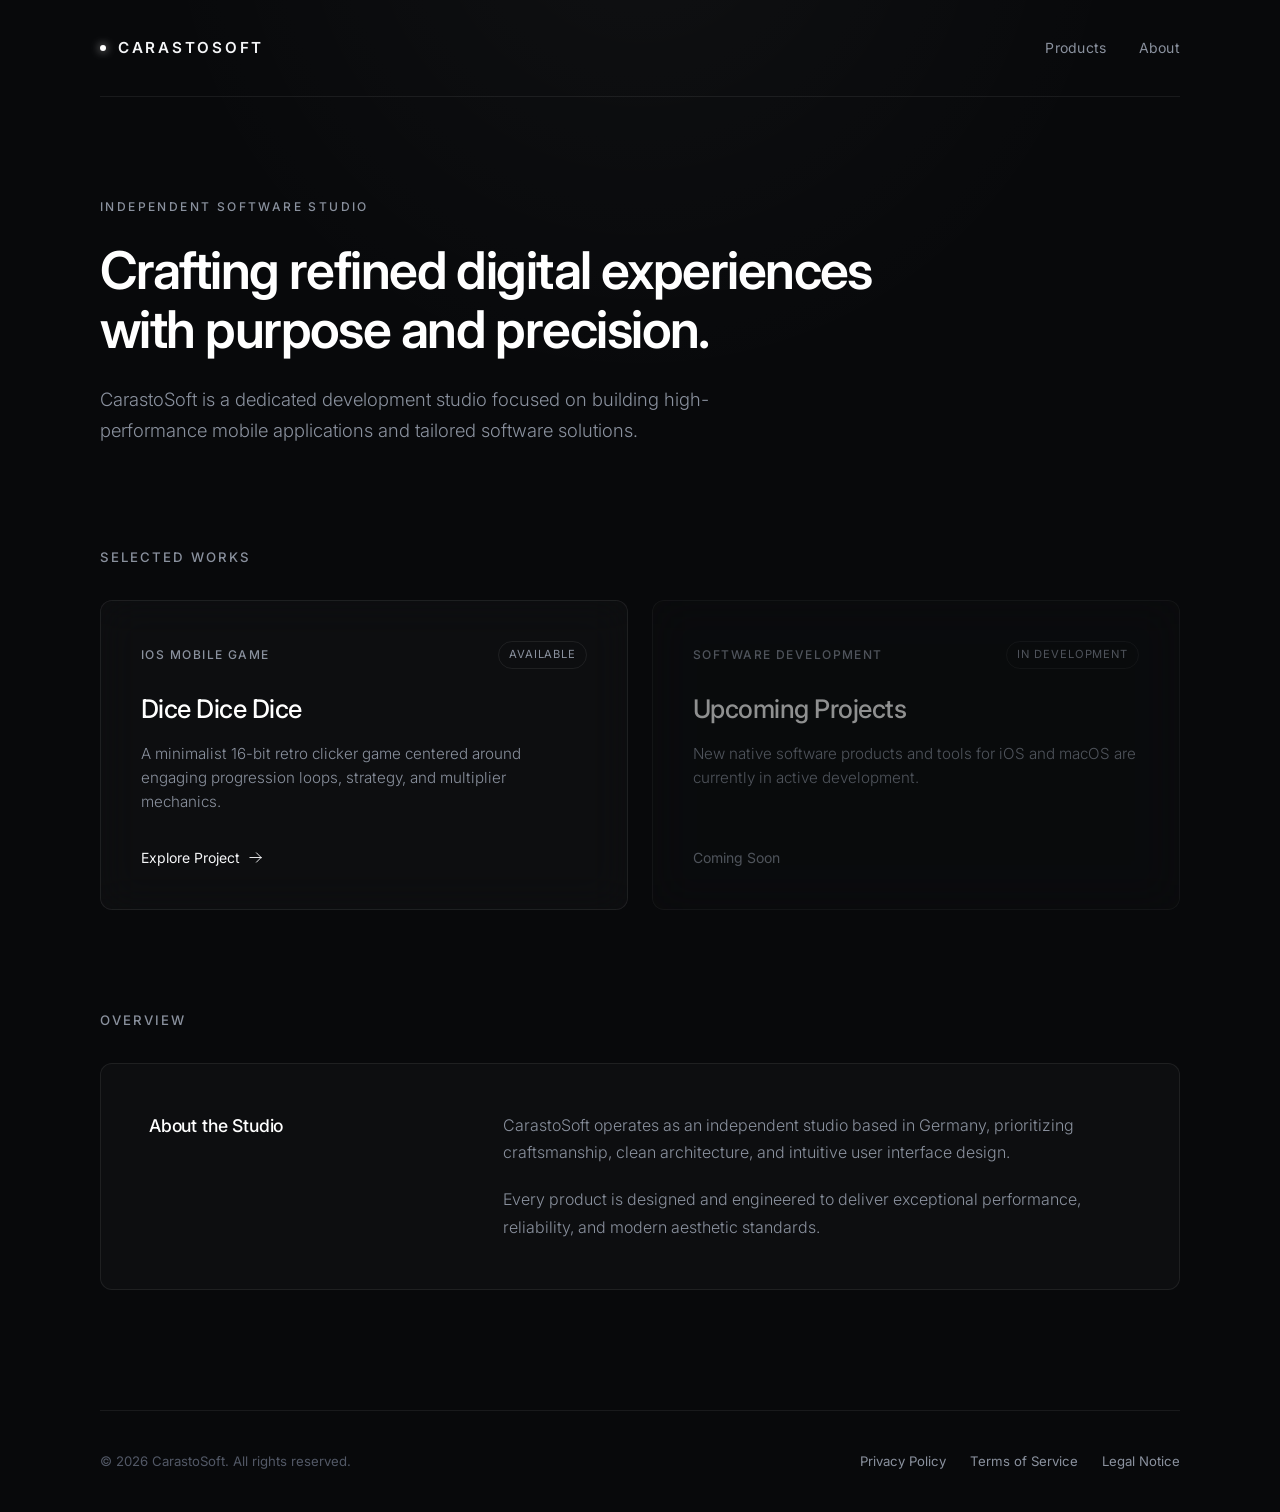
==== index.html @ aa1dd914 "Update index.html" ====
<!DOCTYPE html>
<html lang="en">
<head>
  <meta charset="UTF-8">
  <meta name="viewport" content="width=device-width, initial-scale=1.0">
  <title>CarastoSoft — Software & Digital Product Studio</title>
  
  <!-- Premium Typography -->
  <link rel="preconnect" href="https://fonts.googleapis.com">
  <link rel="preconnect" href="https://fonts.gstatic.com" crossorigin>
  <link href="https://fonts.googleapis.com/css2?family=Inter:wght@300;400;500;600;700&display=swap" rel="stylesheet">

  <style>
    :root {
      --bg-color: #08090b;
      --surface-card: rgba(255, 255, 255, 0.025);
      --surface-card-hover: rgba(255, 255, 255, 0.04);
      --border-color: rgba(255, 255, 255, 0.07);
      --border-hover: rgba(255, 255, 255, 0.18);
      --text-primary: #f5f6f8;
      --text-secondary: #8a919e;
      --text-tertiary: #525866;
      --accent-glow: rgba(255, 255, 255, 0.05);
    }

    * {
      box-sizing: border-box;
      margin: 0;
      padding: 0;
    }

    body {
      background-color: var(--bg-color);
      color: var(--text-primary);
      font-family: 'Inter', -apple-system, BlinkMacSystemFont, sans-serif;
      min-height: 100vh;
      display: flex;
      flex-direction: column;
      align-items: center;
      line-height: 1.6;
      -webkit-font-smoothing: antialiased;
      padding: 0 24px;
    }

    /* Ambient background lighting */
    body::before {
      content: '';
      position: absolute;
      top: -100px;
      left: 50%;
      transform: translateX(-50%);
      width: 100%;
      max-width: 1000px;
      height: 500px;
      background: radial-gradient(circle at 50% 0%, rgba(255, 255, 255, 0.03), transparent 70%);
      pointer-events: none;
      z-index: -1;
    }

    /* Header */
    header {
      width: 100%;
      max-width: 1080px;
      padding: 36px 0;
      display: flex;
      justify-content: space-between;
      align-items: center;
      border-bottom: 1px solid var(--border-color);
    }

    .brand {
      font-weight: 600;
      font-size: 0.95rem;
      letter-spacing: 0.18em;
      text-transform: uppercase;
      color: var(--text-primary);
      text-decoration: none;
      display: flex;
      align-items: center;
      gap: 12px;
    }

    .brand-dot {
      width: 6px;
      height: 6px;
      background-color: #fff;
      border-radius: 50%;
      box-shadow: 0 0 10px rgba(255, 255, 255, 0.8);
    }

    nav {
      display: flex;
      gap: 32px;
    }

    nav a {
      color: var(--text-secondary);
      text-decoration: none;
      font-size: 0.875rem;
      font-weight: 400;
      letter-spacing: 0.02em;
      transition: color 0.25s ease;
    }

    nav a:hover {
      color: var(--text-primary);
    }

    /* Main Container */
    .container {
      width: 100%;
      max-width: 1080px;
      display: flex;
      flex-direction: column;
      gap: 100px;
      padding: 100px 0 120px 0;
    }

    /* Hero Section */
    .hero {
      max-width: 820px;
      display: flex;
      flex-direction: column;
      gap: 24px;
    }

    .hero-label {
      font-size: 0.75rem;
      letter-spacing: 0.2em;
      text-transform: uppercase;
      color: var(--text-secondary);
      font-weight: 500;
    }

    .hero h1 {
      font-size: 3.25rem;
      font-weight: 600;
      line-height: 1.15;
      letter-spacing: -0.03em;
      color: #ffffff;
    }

    .hero p {
      font-size: 1.15rem;
      color: var(--text-secondary);
      font-weight: 300;
      max-width: 620px;
      line-height: 1.7;
    }

    /* Section Typography */
    .section-header {
      display: flex;
      justify-content: space-between;
      align-items: flex-end;
      margin-bottom: 32px;
    }

    .section-title {
      font-size: 0.825rem;
      letter-spacing: 0.15em;
      text-transform: uppercase;
      color: var(--text-secondary);
      font-weight: 500;
    }

    /* Projects Section */
    .projects-grid {
      display: grid;
      grid-template-columns: 1fr;
      gap: 24px;
    }

    @media (min-width: 768px) {
      .projects-grid {
        grid-template-columns: repeat(2, 1fr);
      }
    }

    .project-card {
      background: var(--surface-card);
      border: 1px solid var(--border-color);
      border-radius: 12px;
      padding: 40px;
      text-decoration: none;
      color: inherit;
      display: flex;
      flex-direction: column;
      justify-content: space-between;
      min-height: 280px;
      backdrop-filter: blur(20px);
      -webkit-backdrop-filter: blur(20px);
      transition: all 0.3s cubic-bezier(0.16, 1, 0.3, 1);
      position: relative;
      overflow: hidden;
    }

    .project-card:hover {
      background: var(--surface-card-hover);
      border-color: var(--border-hover);
      transform: translateY(-2px);
    }

    .project-meta {
      display: flex;
      justify-content: space-between;
      align-items: center;
      margin-bottom: 20px;
    }

    .project-category {
      font-size: 0.75rem;
      letter-spacing: 0.12em;
      text-transform: uppercase;
      color: var(--text-secondary);
      font-weight: 500;
    }

    .project-status {
      font-size: 0.7rem;
      letter-spacing: 0.08em;
      text-transform: uppercase;
      padding: 4px 10px;
      border-radius: 100px;
      border: 1px solid var(--border-color);
      color: var(--text-secondary);
    }

    .project-title {
      font-size: 1.6rem;
      font-weight: 500;
      letter-spacing: -0.02em;
      color: #ffffff;
      margin-bottom: 12px;
    }

    .project-description {
      color: var(--text-secondary);
      font-size: 0.95rem;
      font-weight: 300;
      line-height: 1.6;
    }

    .project-action {
      display: flex;
      align-items: center;
      gap: 8px;
      font-size: 0.875rem;
      font-weight: 400;
      color: var(--text-primary);
      margin-top: 32px;
    }

    .project-action svg {
      width: 15px;
      height: 15px;
      transition: transform 0.25s ease;
    }

    .project-card:hover .project-action svg {
      transform: translateX(5px);
    }

    /* Studio Section */
    .studio-card {
      background: var(--surface-card);
      border: 1px solid var(--border-color);
      border-radius: 12px;
      padding: 48px;
      display: grid;
      grid-template-columns: 1fr;
      gap: 40px;
    }

    @media (min-width: 768px) {
      .studio-card {
        grid-template-columns: 1fr 2fr;
      }
    }

    .studio-title {
      font-size: 1.1rem;
      font-weight: 500;
      letter-spacing: -0.01em;
      color: #ffffff;
    }

    .studio-content {
      display: flex;
      flex-direction: column;
      gap: 20px;
      color: var(--text-secondary);
      font-size: 1rem;
      font-weight: 300;
      line-height: 1.7;
    }

    /* Footer */
    footer {
      width: 100%;
      max-width: 1080px;
      margin-top: auto;
      padding: 40px 0;
      border-top: 1px solid var(--border-color);
      display: flex;
      flex-direction: column;
      gap: 24px;
      align-items: center;
      color: var(--text-tertiary);
      font-size: 0.825rem;
    }

    @media (min-width: 768px) {
      footer {
        flex-direction: row;
        justify-content: space-between;
      }
    }

    .footer-links {
      display: flex;
      gap: 24px;
    }

    .footer-links a {
      color: var(--text-secondary);
      text-decoration: none;
      transition: color 0.2s;
    }

    .footer-links a:hover {
      color: var(--text-primary);
    }
  </style>
</head>
<body>

  <!-- Navigation Header -->
  <header>
    <a href="/" class="brand">
      <span class="brand-dot"></span>
      CarastoSoft
    </a>
    <nav>
      <a href="#products">Products</a>
      <a href="#about">About</a>
    </nav>
  </header>

  <div class="container">

    <!-- Hero Section -->
    <section class="hero">
      <div class="hero-label">Independent Software Studio</div>
      <h1>Crafting refined digital experiences with purpose and precision.</h1>
      <p>
        CarastoSoft is a dedicated development studio focused on building high-performance mobile applications and tailored software solutions.
      </p>
    </section>

    <!-- Featured Products Section -->
    <section id="products">
      <div class="section-header">
        <h2 class="section-title">Selected Works</h2>
      </div>
      
      <div class="projects-grid">
        
        <!-- Project 1: Dice Dice Dice -->
        <a href="/dicedicedice/" class="project-card">
          <div>
            <div class="project-meta">
              <span class="project-category">iOS Mobile Game</span>
              <span class="project-status">Available</span>
            </div>
            <h3 class="project-title">Dice Dice Dice</h3>
            <p class="project-description">
              A minimalist 16-bit retro clicker game centered around engaging progression loops, strategy, and multiplier mechanics.
            </p>
          </div>
          <div class="project-action">
            <span>Explore Project</span>
            <svg fill="none" stroke="currentColor" stroke-width="1.5" viewBox="0 0 24 24"><path stroke-linecap="round" stroke-linejoin="round" d="M13.5 4.5L21 12m0 0l-7.5 7.5M21 12H3"></path></svg>
          </div>
        </a>

        <!-- Project 2: Upcoming Works -->
        <div class="project-card" style="opacity: 0.55; cursor: default;">
          <div>
            <div class="project-meta">
              <span class="project-category">Software Development</span>
              <span class="project-status">In Development</span>
            </div>
            <h3 class="project-title">Upcoming Projects</h3>
            <p class="project-description">
              New native software products and tools for iOS and macOS are currently in active development.
            </p>
          </div>
          <div class="project-action" style="color: var(--text-secondary);">
            <span>Coming Soon</span>
          </div>
        </div>

      </div>
    </section>

    <!-- Studio Information -->
    <section id="about">
      <div class="section-header">
        <h2 class="section-title">Overview</h2>
      </div>
      <div class="studio-card">
        <div class="studio-title">
          About the Studio
        </div>
        <div class="studio-content">
          <p>
            CarastoSoft operates as an independent studio based in Germany, prioritizing craftsmanship, clean architecture, and intuitive user interface design.
          </p>
          <p>
            Every product is designed and engineered to deliver exceptional performance, reliability, and modern aesthetic standards.
          </p>
        </div>
      </div>
    </section>

  </div>

  <!-- Footer -->
  <footer>
    <div>&copy; 2026 CarastoSoft. All rights reserved.</div>
    <div class="footer-links">
      <a href="/privacy-policy.html">Privacy Policy</a>
      <a href="/terms-of-service.html">Terms of Service</a>
      <a href="/legal-notice-impressum.html">Legal Notice</a>
    </div>
  </footer>

</body>
</html>
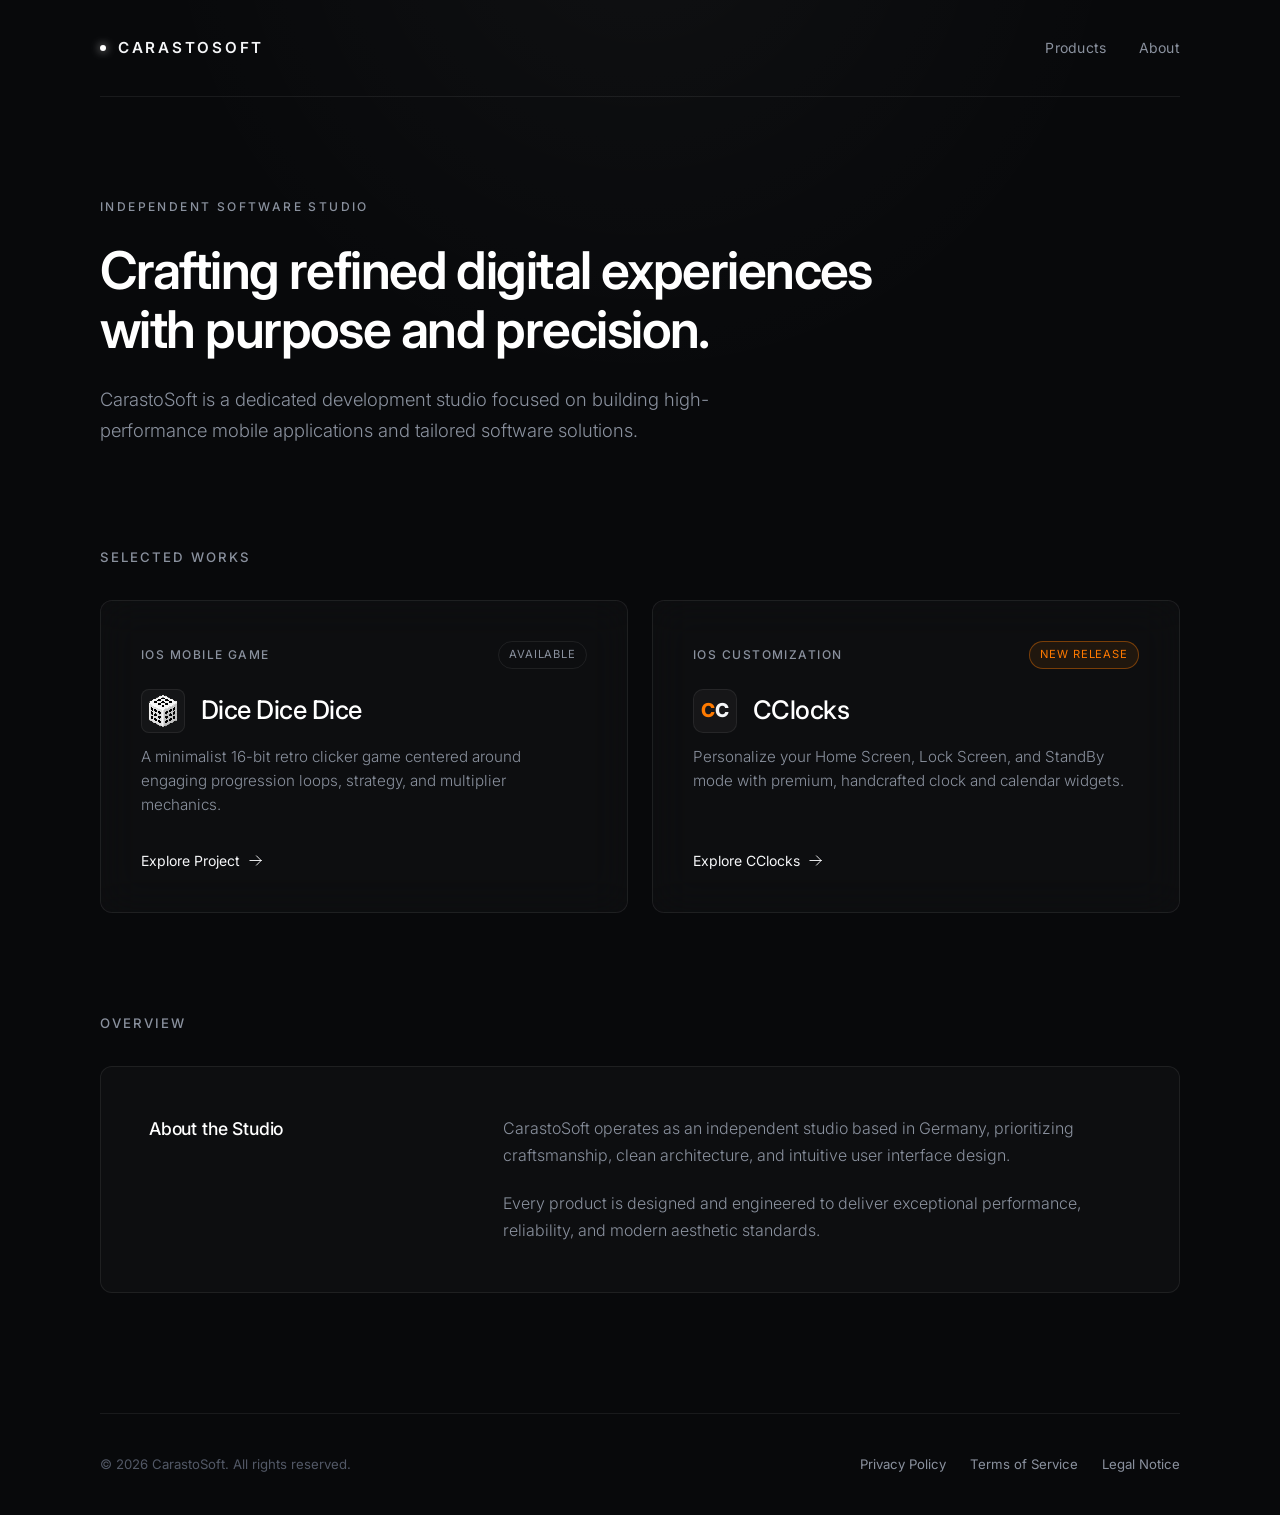
==== commit c1704d4c: "Update index.html Cclocks auf mainpage hinzugefügt" ====
--- a/index.html
+++ b/index.html
@@ -5,7 +5,8 @@
   <meta name="viewport" content="width=device-width, initial-scale=1.0">
   <title>CarastoSoft — Software & Digital Product Studio</title>
   
-  <!-- Premium Typography -->
+  <link rel="icon" type="image/svg+xml" href="data:image/svg+xml,<svg xmlns='http://www.w3.org/2000/svg' viewBox='0 0 16 16' shape-rendering='crispEdges'><path fill='%2308090b' d='M0 0h16v16H0z'/><path fill='%23ffffff' d='M4 3h8v2H4zm-2 2h2v6H2zm2 6h8v2H4z'/></svg>">
+
   <link rel="preconnect" href="https://fonts.googleapis.com">
   <link rel="preconnect" href="https://fonts.gstatic.com" crossorigin>
   <link href="https://fonts.googleapis.com/css2?family=Inter:wght@300;400;500;600;700&display=swap" rel="stylesheet">
@@ -21,6 +22,7 @@
       --text-secondary: #8a919e;
       --text-tertiary: #525866;
       --accent-glow: rgba(255, 255, 255, 0.05);
+      --cclocks-accent: #FF7A00;
     }
 
     * {
@@ -226,12 +228,66 @@
       color: var(--text-secondary);
     }
 
+    /* Status Badge für CClocks */
+    .project-status.pro {
+      border-color: rgba(255, 122, 0, 0.4);
+      color: var(--cclocks-accent);
+      background: rgba(255, 122, 0, 0.08);
+    }
+
+    /* Title Block mit Card Icon */
+    .project-title-wrapper {
+      display: flex;
+      align-items: center;
+      gap: 16px;
+      margin-bottom: 12px;
+    }
+
+    .project-icon {
+      width: 44px;
+      height: 44px;
+      object-fit: contain;
+      image-rendering: pixelated;
+      background: rgba(255, 255, 255, 0.03);
+      border: 1px solid var(--border-color);
+      border-radius: 8px;
+      padding: 4px;
+      flex-shrink: 0;
+      transition: border-color 0.3s ease, transform 0.3s ease;
+    }
+
+    /* Vektor / Vector Icon Container für CClocks Logo */
+    .project-icon-vector {
+      width: 44px;
+      height: 44px;
+      background: #161618;
+      border: 1px solid var(--border-color);
+      border-radius: 10px;
+      display: flex;
+      align-items: center;
+      justify-content: center;
+      font-size: 1.2rem;
+      font-weight: 800;
+      color: var(--text-primary);
+      flex-shrink: 0;
+      transition: border-color 0.3s ease, transform 0.3s ease;
+    }
+
+    .project-icon-vector span {
+      color: var(--cclocks-accent);
+    }
+
+    .project-card:hover .project-icon,
+    .project-card:hover .project-icon-vector {
+      border-color: var(--border-hover);
+      transform: scale(1.05);
+    }
+
     .project-title {
       font-size: 1.6rem;
       font-weight: 500;
       letter-spacing: -0.02em;
       color: #ffffff;
-      margin-bottom: 12px;
     }
 
     .project-description {
@@ -335,7 +391,6 @@
 </head>
 <body>
 
-  <!-- Navigation Header -->
   <header>
     <a href="/" class="brand">
       <span class="brand-dot"></span>
@@ -349,7 +404,6 @@
 
   <div class="container">
 
-    <!-- Hero Section -->
     <section class="hero">
       <div class="hero-label">Independent Software Studio</div>
       <h1>Crafting refined digital experiences with purpose and precision.</h1>
@@ -358,7 +412,6 @@
       </p>
     </section>
 
-    <!-- Featured Products Section -->
     <section id="products">
       <div class="section-header">
         <h2 class="section-title">Selected Works</h2>
@@ -366,14 +419,16 @@
       
       <div class="projects-grid">
         
-        <!-- Project 1: Dice Dice Dice -->
         <a href="/dicedicedice/" class="project-card">
           <div>
             <div class="project-meta">
               <span class="project-category">iOS Mobile Game</span>
               <span class="project-status">Available</span>
             </div>
-            <h3 class="project-title">Dice Dice Dice</h3>
+            <div class="project-title-wrapper">
+              <img src="dice_icon.png" alt="Dice Dice Dice Icon" class="project-icon">
+              <h3 class="project-title">Dice Dice Dice</h3>
+            </div>
             <p class="project-description">
               A minimalist 16-bit retro clicker game centered around engaging progression loops, strategy, and multiplier mechanics.
             </p>
@@ -384,27 +439,29 @@
           </div>
         </a>
 
-        <!-- Project 2: Upcoming Works -->
-        <div class="project-card" style="opacity: 0.55; cursor: default;">
+        <a href="/cclocks/" class="project-card">
           <div>
             <div class="project-meta">
-              <span class="project-category">Software Development</span>
-              <span class="project-status">In Development</span>
+              <span class="project-category">iOS Customization</span>
+              <span class="project-status pro">New Release</span>
             </div>
-            <h3 class="project-title">Upcoming Projects</h3>
+            <div class="project-title-wrapper">
+              <div class="project-icon-vector"><span>C</span>C</div>
+              <h3 class="project-title">CClocks</h3>
+            </div>
             <p class="project-description">
-              New native software products and tools for iOS and macOS are currently in active development.
+              Personalize your Home Screen, Lock Screen, and StandBy mode with premium, handcrafted clock and calendar widgets.
             </p>
           </div>
-          <div class="project-action" style="color: var(--text-secondary);">
-            <span>Coming Soon</span>
+          <div class="project-action">
+            <span>Explore CClocks</span>
+            <svg fill="none" stroke="currentColor" stroke-width="1.5" viewBox="0 0 24 24"><path stroke-linecap="round" stroke-linejoin="round" d="M13.5 4.5L21 12m0 0l-7.5 7.5M21 12H3"></path></svg>
           </div>
-        </div>
+        </a>
 
       </div>
     </section>
 
-    <!-- Studio Information -->
     <section id="about">
       <div class="section-header">
         <h2 class="section-title">Overview</h2>
@@ -426,13 +483,12 @@
 
   </div>
 
-  <!-- Footer -->
   <footer>
     <div>&copy; 2026 CarastoSoft. All rights reserved.</div>
     <div class="footer-links">
-      <a href="/privacy-policy.html">Privacy Policy</a>
-      <a href="/terms-of-service.html">Terms of Service</a>
-      <a href="/legal-notice-impressum.html">Legal Notice</a>
+      <a href="privacy-policy.html">Privacy Policy</a>
+      <a href="terms-of-service.html">Terms of Service</a>
+      <a href="legal-notice.html">Legal Notice</a>
     </div>
   </footer>
 
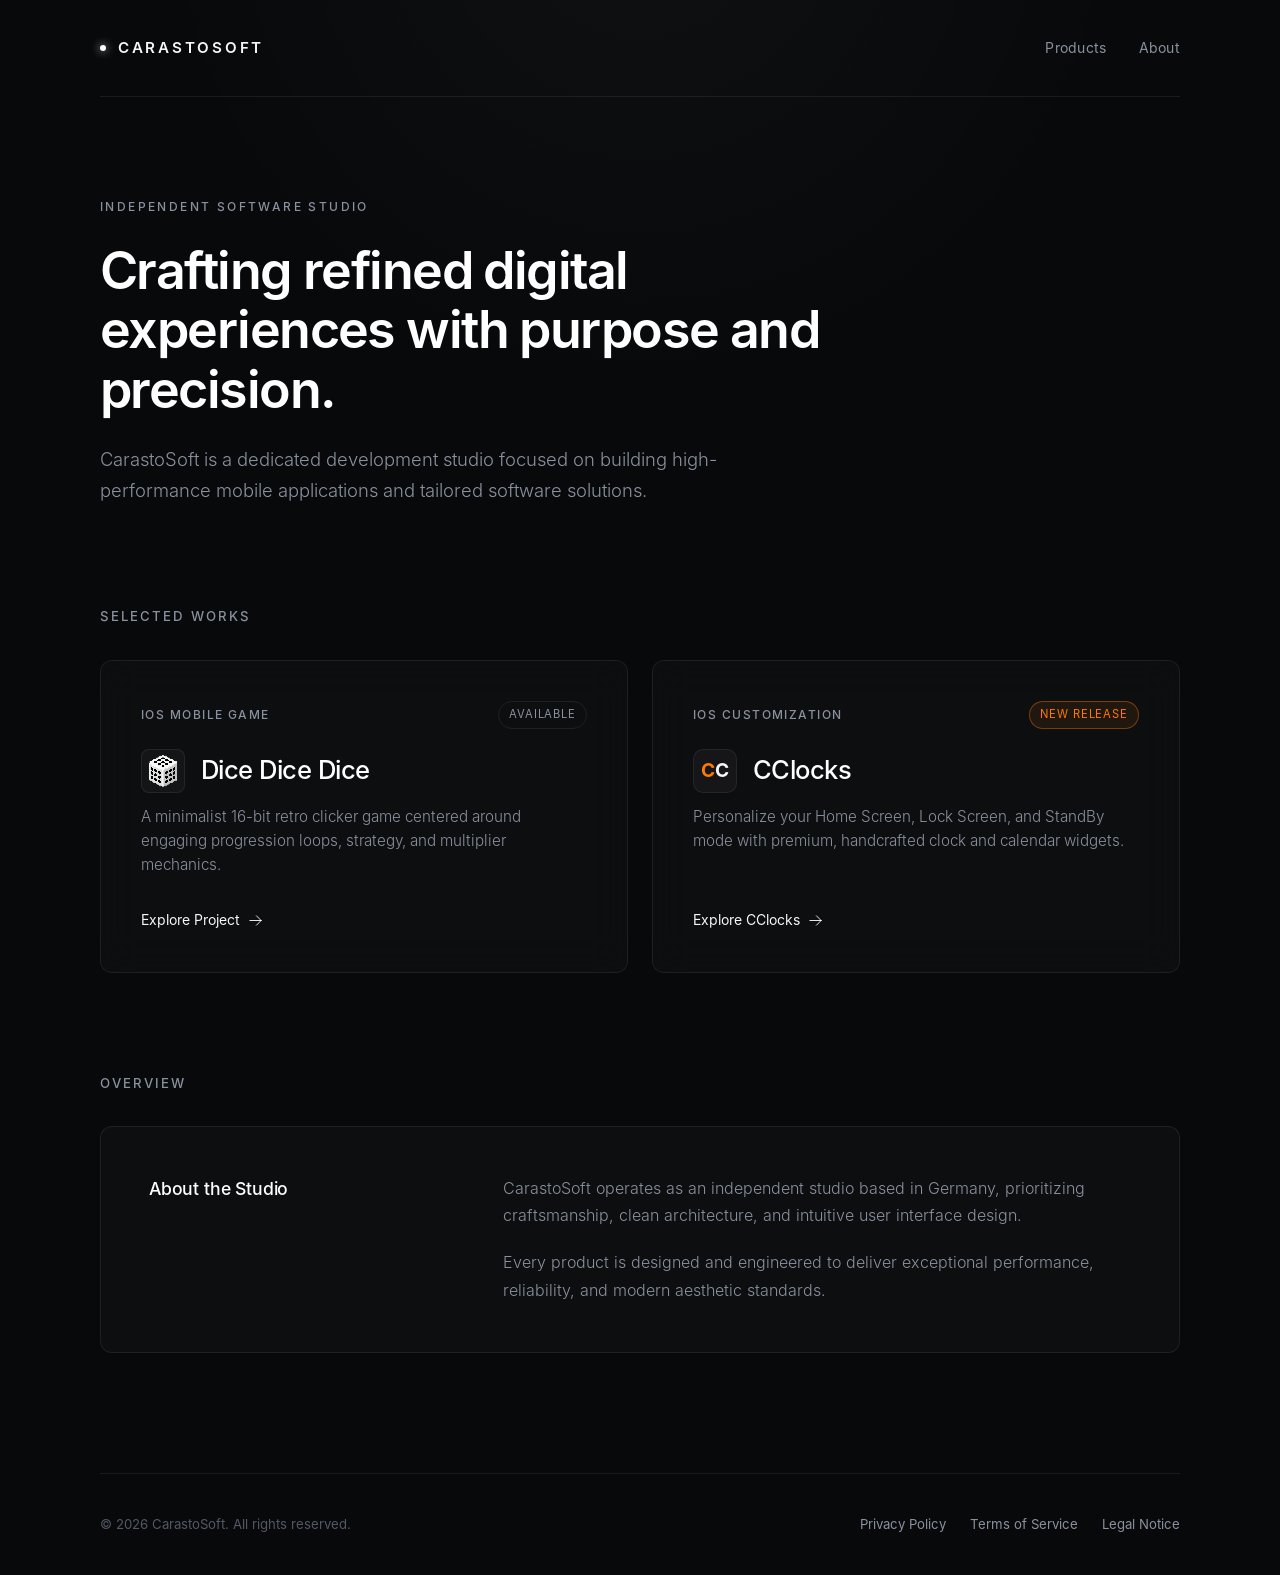
==== commit 26160586: "Add files via upload" ====
--- a/index.html
+++ b/index.html
@@ -3,15 +3,30 @@
 <head>
   <meta charset="UTF-8">
   <meta name="viewport" content="width=device-width, initial-scale=1.0">
+  
+  <!-- Primary Meta Tags -->
   <title>CarastoSoft — Software & Digital Product Studio</title>
-  
+  <meta name="title" content="CarastoSoft — Software & Digital Product Studio">
+  <meta name="description" content="Independent development studio based in Germany prioritizing native performance, clean architecture, and intuitive iOS apps.">
+  <meta name="theme-color" content="#08090b">
+
+  <!-- Open Graph / Social Media Previews -->
+  <meta property="og:type" content="website">
+  <meta property="og:url" content="https://carastosoft.com/">
+  <meta property="og:title" content="CarastoSoft — Software & Digital Product Studio">
+  <meta property="og:description" content="Crafting refined digital experiences with purpose and precision. Creators of CClocks & Dice Dice Dice.">
+
+  <!-- Favicon -->
   <link rel="icon" type="image/svg+xml" href="data:image/svg+xml,<svg xmlns='http://www.w3.org/2000/svg' viewBox='0 0 16 16' shape-rendering='crispEdges'><path fill='%2308090b' d='M0 0h16v16H0z'/><path fill='%23ffffff' d='M4 3h8v2H4zm-2 2h2v6H2zm2 6h8v2H4z'/></svg>">
 
-  <link rel="preconnect" href="https://fonts.googleapis.com">
-  <link rel="preconnect" href="https://fonts.gstatic.com" crossorigin>
-  <link href="https://fonts.googleapis.com/css2?family=Inter:wght@300;400;500;600;700&display=swap" rel="stylesheet">
-
   <style>
+    /* Schrift „Inter“ lokal eingebunden (SIL Open Font License) – keine Verbindung zu Google */
+    @font-face { font-family: 'Inter'; font-style: normal; font-weight: 300; font-display: swap; src: url('/fonts/Inter-Light.woff') format('woff'); }
+    @font-face { font-family: 'Inter'; font-style: normal; font-weight: 400; font-display: swap; src: url('/fonts/Inter-Regular.woff') format('woff'); }
+    @font-face { font-family: 'Inter'; font-style: normal; font-weight: 500; font-display: swap; src: url('/fonts/Inter-Medium.woff') format('woff'); }
+    @font-face { font-family: 'Inter'; font-style: normal; font-weight: 600; font-display: swap; src: url('/fonts/Inter-SemiBold.woff') format('woff'); }
+    @font-face { font-family: 'Inter'; font-style: normal; font-weight: 700; font-display: swap; src: url('/fonts/Inter-Bold.woff') format('woff'); }
+
     :root {
       --bg-color: #08090b;
       --surface-card: rgba(255, 255, 255, 0.025);
@@ -23,6 +38,10 @@
       --text-tertiary: #525866;
       --accent-glow: rgba(255, 255, 255, 0.05);
       --cclocks-accent: #FF7A00;
+    }
+
+    html {
+      scroll-behavior: smooth;
     }
 
     * {
@@ -256,7 +275,6 @@
       transition: border-color 0.3s ease, transform 0.3s ease;
     }
 
-    /* Vektor / Vector Icon Container für CClocks Logo */
     .project-icon-vector {
       width: 44px;
       height: 44px;
@@ -392,8 +410,8 @@
 <body>
 
   <header>
-    <a href="/" class="brand">
-      <span class="brand-dot"></span>
+    <a href="/" class="brand" aria-label="CarastoSoft Homepage">
+      <span class="brand-dot" aria-hidden="true"></span>
       CarastoSoft
     </a>
     <nav>
@@ -402,7 +420,7 @@
     </nav>
   </header>
 
-  <div class="container">
+  <main class="container">
 
     <section class="hero">
       <div class="hero-label">Independent Software Studio</div>
@@ -426,7 +444,7 @@
               <span class="project-status">Available</span>
             </div>
             <div class="project-title-wrapper">
-              <img src="dice_icon.png" alt="Dice Dice Dice Icon" class="project-icon">
+              <img src="dice_icon.png" alt="Dice Dice Dice Icon" class="project-icon" width="44" height="44">
               <h3 class="project-title">Dice Dice Dice</h3>
             </div>
             <p class="project-description">
@@ -435,7 +453,7 @@
           </div>
           <div class="project-action">
             <span>Explore Project</span>
-            <svg fill="none" stroke="currentColor" stroke-width="1.5" viewBox="0 0 24 24"><path stroke-linecap="round" stroke-linejoin="round" d="M13.5 4.5L21 12m0 0l-7.5 7.5M21 12H3"></path></svg>
+            <svg fill="none" stroke="currentColor" stroke-width="1.5" viewBox="0 0 24 24" aria-hidden="true"><path stroke-linecap="round" stroke-linejoin="round" d="M13.5 4.5L21 12m0 0l-7.5 7.5M21 12H3"></path></svg>
           </div>
         </a>
 
@@ -446,7 +464,7 @@
               <span class="project-status pro">New Release</span>
             </div>
             <div class="project-title-wrapper">
-              <div class="project-icon-vector"><span>C</span>C</div>
+              <div class="project-icon-vector" aria-hidden="true"><span>C</span>C</div>
               <h3 class="project-title">CClocks</h3>
             </div>
             <p class="project-description">
@@ -455,7 +473,7 @@
           </div>
           <div class="project-action">
             <span>Explore CClocks</span>
-            <svg fill="none" stroke="currentColor" stroke-width="1.5" viewBox="0 0 24 24"><path stroke-linecap="round" stroke-linejoin="round" d="M13.5 4.5L21 12m0 0l-7.5 7.5M21 12H3"></path></svg>
+            <svg fill="none" stroke="currentColor" stroke-width="1.5" viewBox="0 0 24 24" aria-hidden="true"><path stroke-linecap="round" stroke-linejoin="round" d="M13.5 4.5L21 12m0 0l-7.5 7.5M21 12H3"></path></svg>
           </div>
         </a>
 
@@ -481,7 +499,7 @@
       </div>
     </section>
 
-  </div>
+  </main>
 
   <footer>
     <div>&copy; 2026 CarastoSoft. All rights reserved.</div>
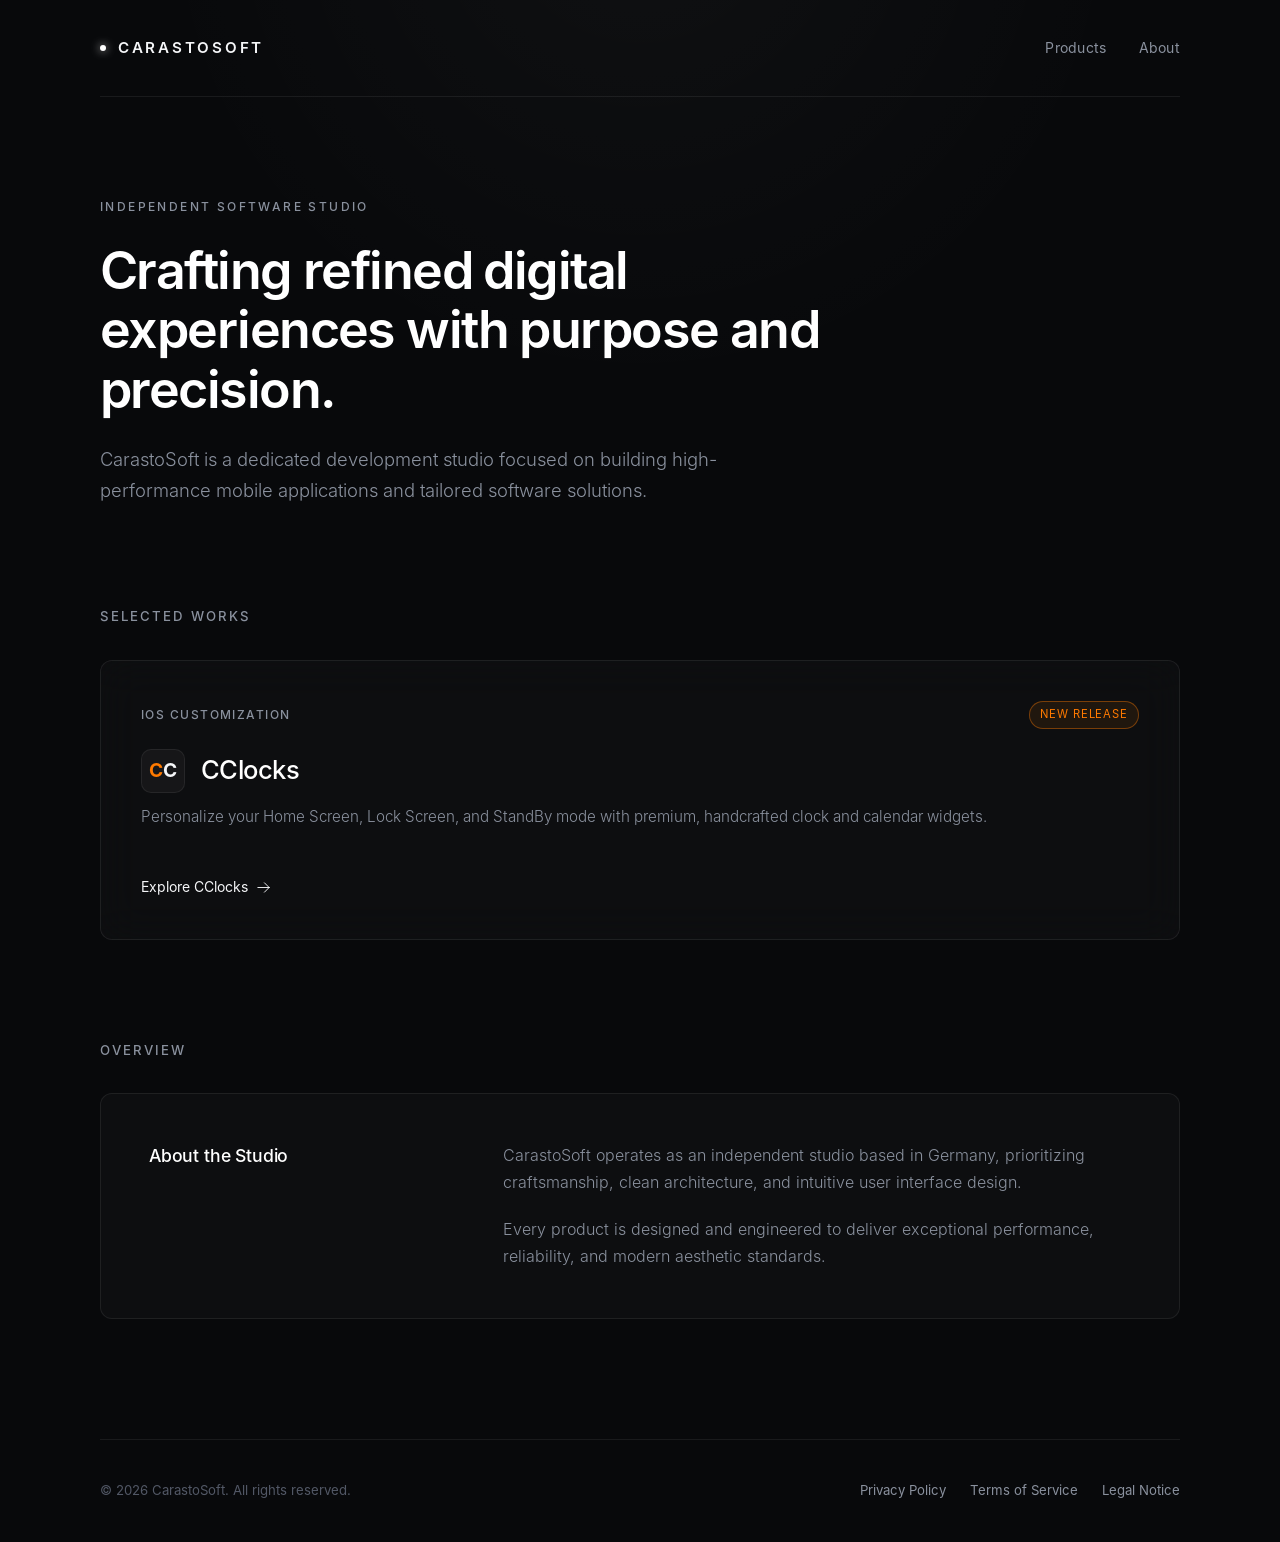
==== commit 1738770b: "Add files via upload" ====
--- a/index.html
+++ b/index.html
@@ -14,7 +14,7 @@
   <meta property="og:type" content="website">
   <meta property="og:url" content="https://carastosoft.com/">
   <meta property="og:title" content="CarastoSoft — Software & Digital Product Studio">
-  <meta property="og:description" content="Crafting refined digital experiences with purpose and precision. Creators of CClocks & Dice Dice Dice.">
+  <meta property="og:description" content="Crafting refined digital experiences with purpose and precision. Creators of CClocks.">
 
   <!-- Favicon -->
   <link rel="icon" type="image/svg+xml" href="data:image/svg+xml,<svg xmlns='http://www.w3.org/2000/svg' viewBox='0 0 16 16' shape-rendering='crispEdges'><path fill='%2308090b' d='M0 0h16v16H0z'/><path fill='%23ffffff' d='M4 3h8v2H4zm-2 2h2v6H2zm2 6h8v2H4z'/></svg>">
@@ -198,6 +198,11 @@
       }
     }
 
+    /* Nur ein Projekt sichtbar → volle Breite */
+    .project-card:only-of-type {
+      grid-column: 1 / -1;
+    }
+
     .project-card {
       background: var(--surface-card);
       border: 1px solid var(--border-color);
@@ -437,6 +442,7 @@
       
       <div class="projects-grid">
         
+        <!-- Dice Dice Dice ausgeblendet – zum Reaktivieren den Kommentar entfernen
         <a href="/dicedicedice/" class="project-card">
           <div>
             <div class="project-meta">
@@ -456,6 +462,7 @@
             <svg fill="none" stroke="currentColor" stroke-width="1.5" viewBox="0 0 24 24" aria-hidden="true"><path stroke-linecap="round" stroke-linejoin="round" d="M13.5 4.5L21 12m0 0l-7.5 7.5M21 12H3"></path></svg>
           </div>
         </a>
+        -->
 
         <a href="/cclocks/" class="project-card">
           <div>
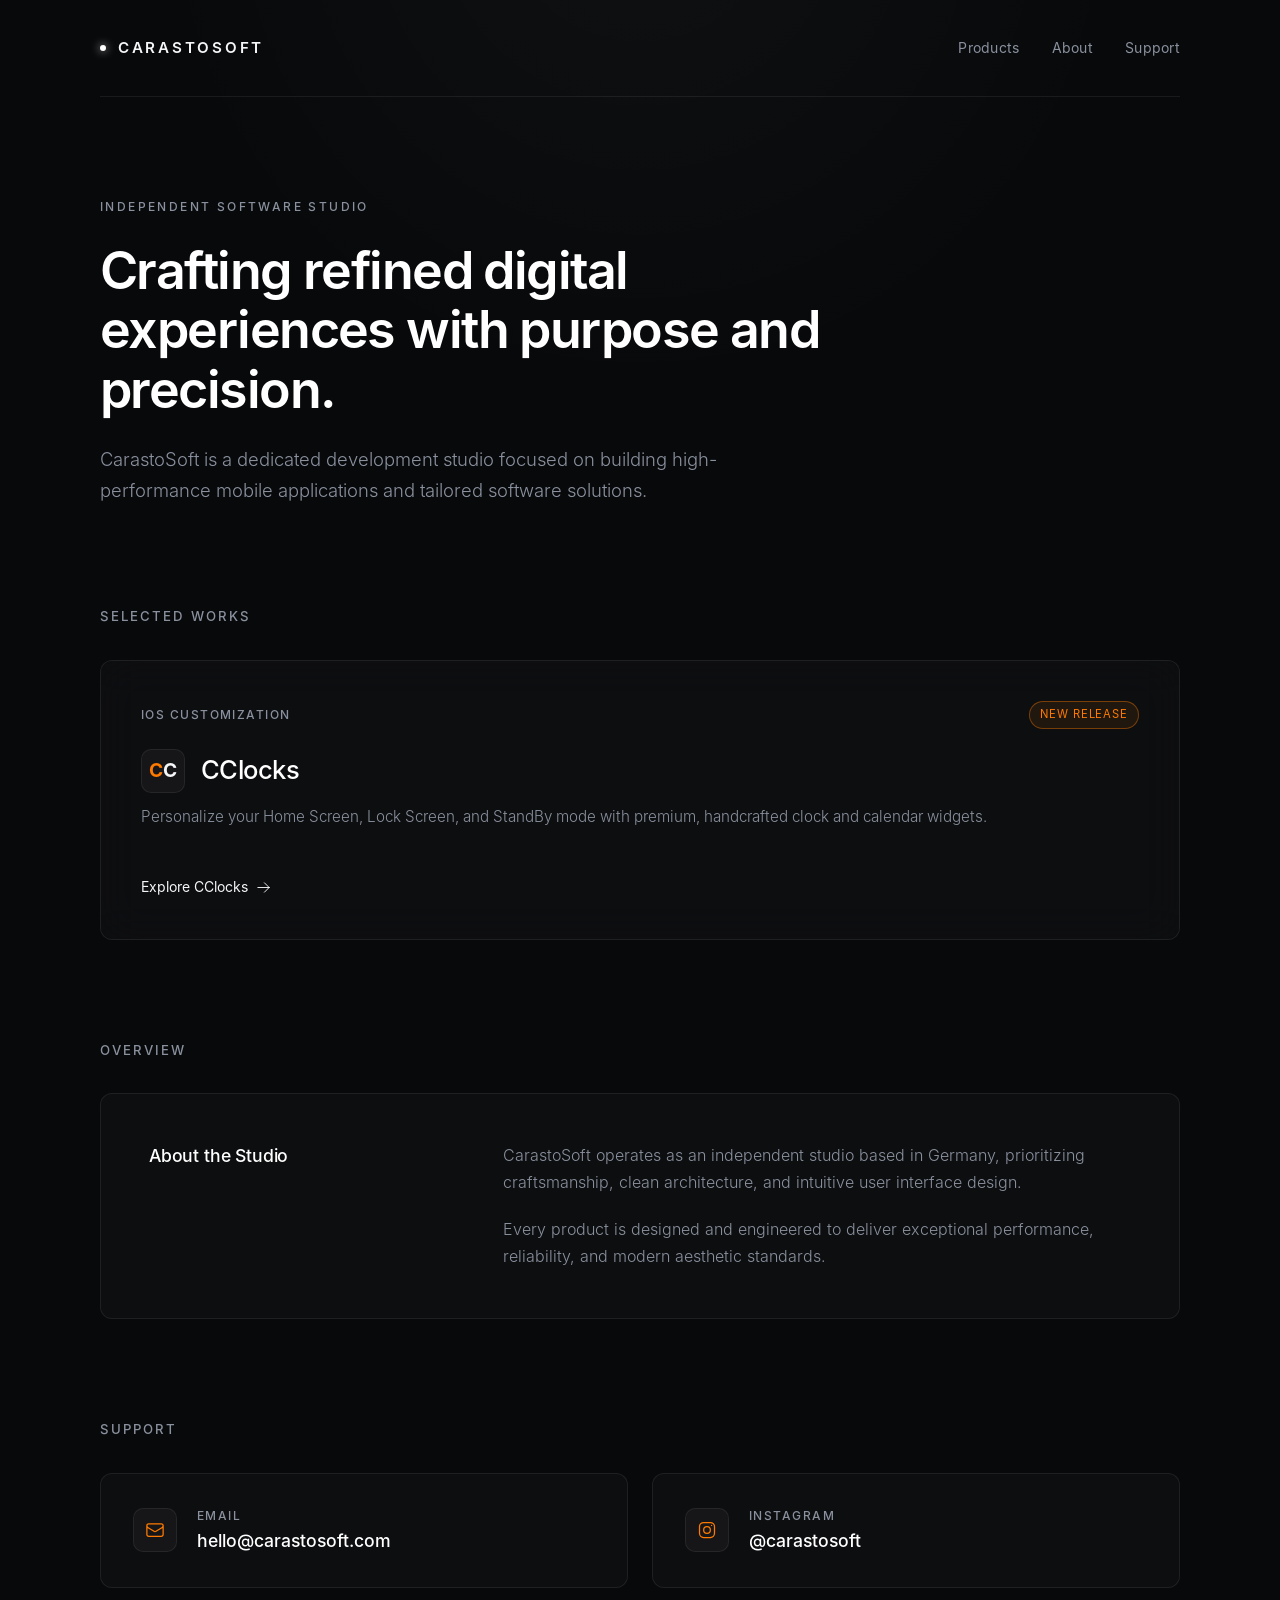
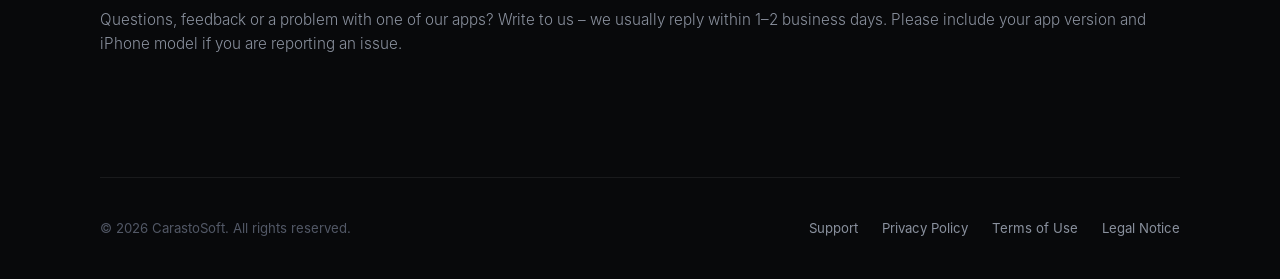
==== commit 3e79e5d7: "Add files via upload" ====
--- a/index.html
+++ b/index.html
@@ -374,6 +374,86 @@
       line-height: 1.7;
     }
 
+    /* Support Section */
+    .support-grid {
+      display: grid;
+      grid-template-columns: 1fr;
+      gap: 24px;
+    }
+
+    @media (min-width: 768px) {
+      .support-grid {
+        grid-template-columns: repeat(2, 1fr);
+      }
+    }
+
+    .support-card {
+      background: var(--surface-card);
+      border: 1px solid var(--border-color);
+      border-radius: 12px;
+      padding: 32px;
+      text-decoration: none;
+      color: inherit;
+      display: flex;
+      align-items: center;
+      gap: 20px;
+      transition: all 0.3s cubic-bezier(0.16, 1, 0.3, 1);
+    }
+
+    .support-card:hover {
+      background: var(--surface-card-hover);
+      border-color: var(--border-hover);
+      transform: translateY(-2px);
+    }
+
+    .support-icon {
+      width: 44px;
+      height: 44px;
+      border-radius: 10px;
+      background: #161618;
+      border: 1px solid var(--border-color);
+      display: flex;
+      align-items: center;
+      justify-content: center;
+      flex-shrink: 0;
+      color: var(--cclocks-accent);
+    }
+
+    .support-icon svg {
+      width: 20px;
+      height: 20px;
+    }
+
+    .support-text {
+      display: flex;
+      flex-direction: column;
+      gap: 2px;
+      min-width: 0;
+    }
+
+    .support-label {
+      font-size: 0.75rem;
+      letter-spacing: 0.12em;
+      text-transform: uppercase;
+      color: var(--text-secondary);
+      font-weight: 500;
+    }
+
+    .support-value {
+      font-size: 1.1rem;
+      font-weight: 500;
+      color: #ffffff;
+      overflow-wrap: anywhere;
+    }
+
+    .support-note {
+      margin-top: 20px;
+      color: var(--text-secondary);
+      font-size: 0.95rem;
+      font-weight: 300;
+      line-height: 1.6;
+    }
+
     /* Footer */
     footer {
       width: 100%;
@@ -422,6 +502,7 @@
     <nav>
       <a href="#products">Products</a>
       <a href="#about">About</a>
+      <a href="#support">Support</a>
     </nav>
   </header>
 
@@ -506,13 +587,46 @@
       </div>
     </section>
 
+    <section id="support">
+      <div class="section-header">
+        <h2 class="section-title">Support</h2>
+      </div>
+      <div class="support-grid">
+
+        <a href="mailto:hello@carastosoft.com?subject=CClocks%20Support" class="support-card">
+          <div class="support-icon" aria-hidden="true">
+            <svg fill="none" stroke="currentColor" stroke-width="1.5" viewBox="0 0 24 24"><path stroke-linecap="round" stroke-linejoin="round" d="M21.75 6.75v10.5a2.25 2.25 0 0 1-2.25 2.25h-15a2.25 2.25 0 0 1-2.25-2.25V6.75m19.5 0A2.25 2.25 0 0 0 19.5 4.5h-15a2.25 2.25 0 0 0-2.25 2.25m19.5 0v.243a2.25 2.25 0 0 1-1.07 1.916l-7.5 4.615a2.25 2.25 0 0 1-2.36 0L3.32 8.91a2.25 2.25 0 0 1-1.07-1.916V6.75"></path></svg>
+          </div>
+          <div class="support-text">
+            <span class="support-label">Email</span>
+            <span class="support-value">hello@carastosoft.com</span>
+          </div>
+        </a>
+
+        <a href="https://www.instagram.com/carastosoft/" class="support-card" target="_blank" rel="noopener">
+          <div class="support-icon" aria-hidden="true">
+            <svg fill="none" stroke="currentColor" stroke-width="1.5" viewBox="0 0 24 24"><rect x="3" y="3" width="18" height="18" rx="5"></rect><circle cx="12" cy="12" r="4"></circle><circle cx="17.5" cy="6.5" r="0.75" fill="currentColor" stroke="none"></circle></svg>
+          </div>
+          <div class="support-text">
+            <span class="support-label">Instagram</span>
+            <span class="support-value">@carastosoft</span>
+          </div>
+        </a>
+
+      </div>
+      <p class="support-note">
+        Questions, feedback or a problem with one of our apps? Write to us – we usually reply within 1–2 business days. Please include your app version and iPhone model if you are reporting an issue.
+      </p>
+    </section>
+
   </main>
 
   <footer>
     <div>&copy; 2026 CarastoSoft. All rights reserved.</div>
     <div class="footer-links">
+      <a href="#support">Support</a>
       <a href="privacy-policy.html">Privacy Policy</a>
-      <a href="terms-of-service.html">Terms of Service</a>
+      <a href="terms-of-service.html">Terms of Use</a>
       <a href="legal-notice.html">Legal Notice</a>
     </div>
   </footer>
